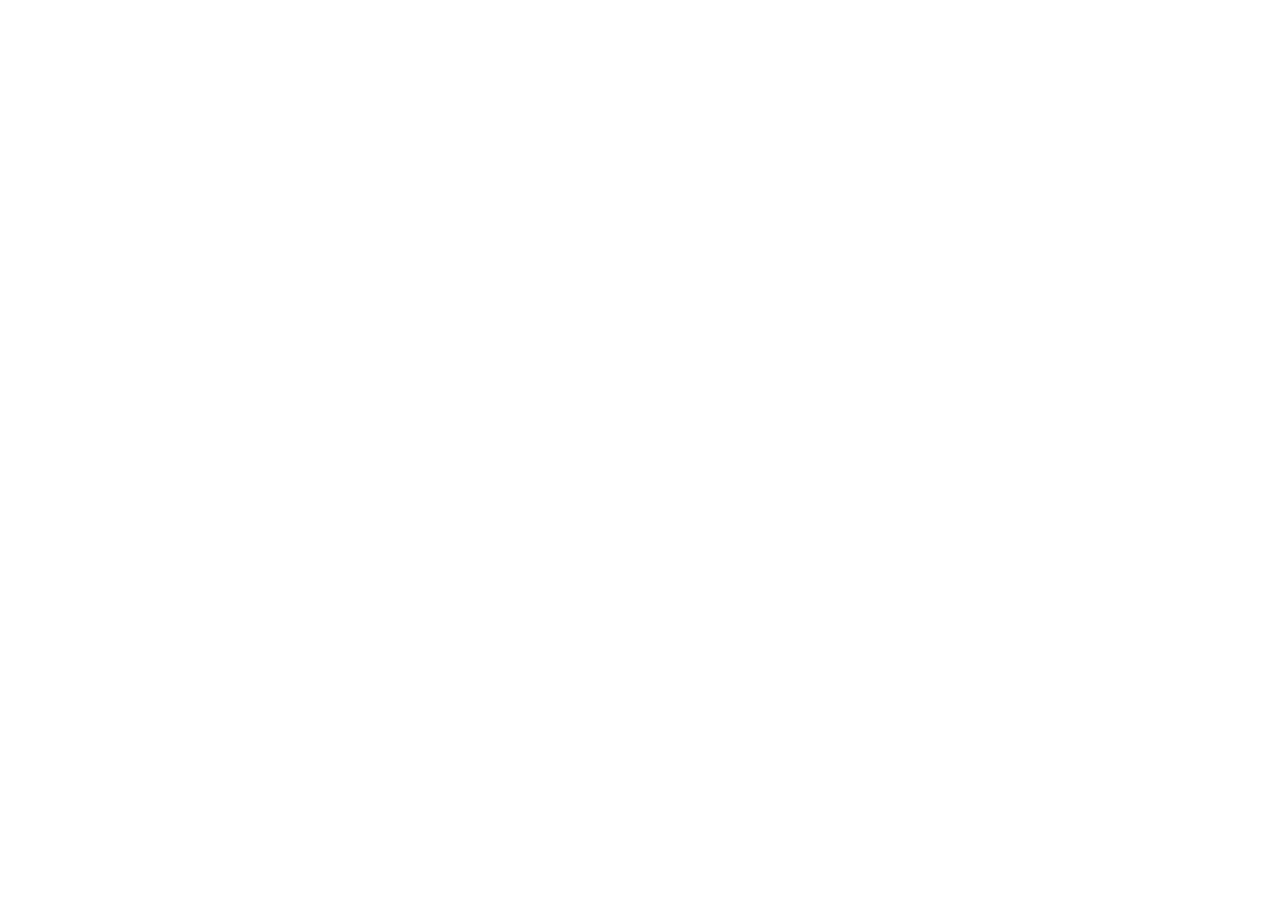
==== index.html @ ed27a76a "chore: initial commit" ====
<!DOCTYPE html>
<html lang="es">
<head>
    <meta charset="UTF-8">
    <meta name="viewport" content="width=device-width, initial-scale=1.0">
    <title>Proyecto</title>
    <link href="https://cdn.jsdelivr.net/npm/bootstrap@5.3.3/dist/css/bootstrap.min.css" rel="stylesheet">
    <link rel="stylesheet" href="css/styles.css">
</head>
<body>

    <script src="https://cdn.jsdelivr.net/npm/bootstrap@5.3.3/dist/js/bootstrap.bundle.min.js"></script>
</body>
</html>
---- css/styles.css ----
/* Estilos personalizados */
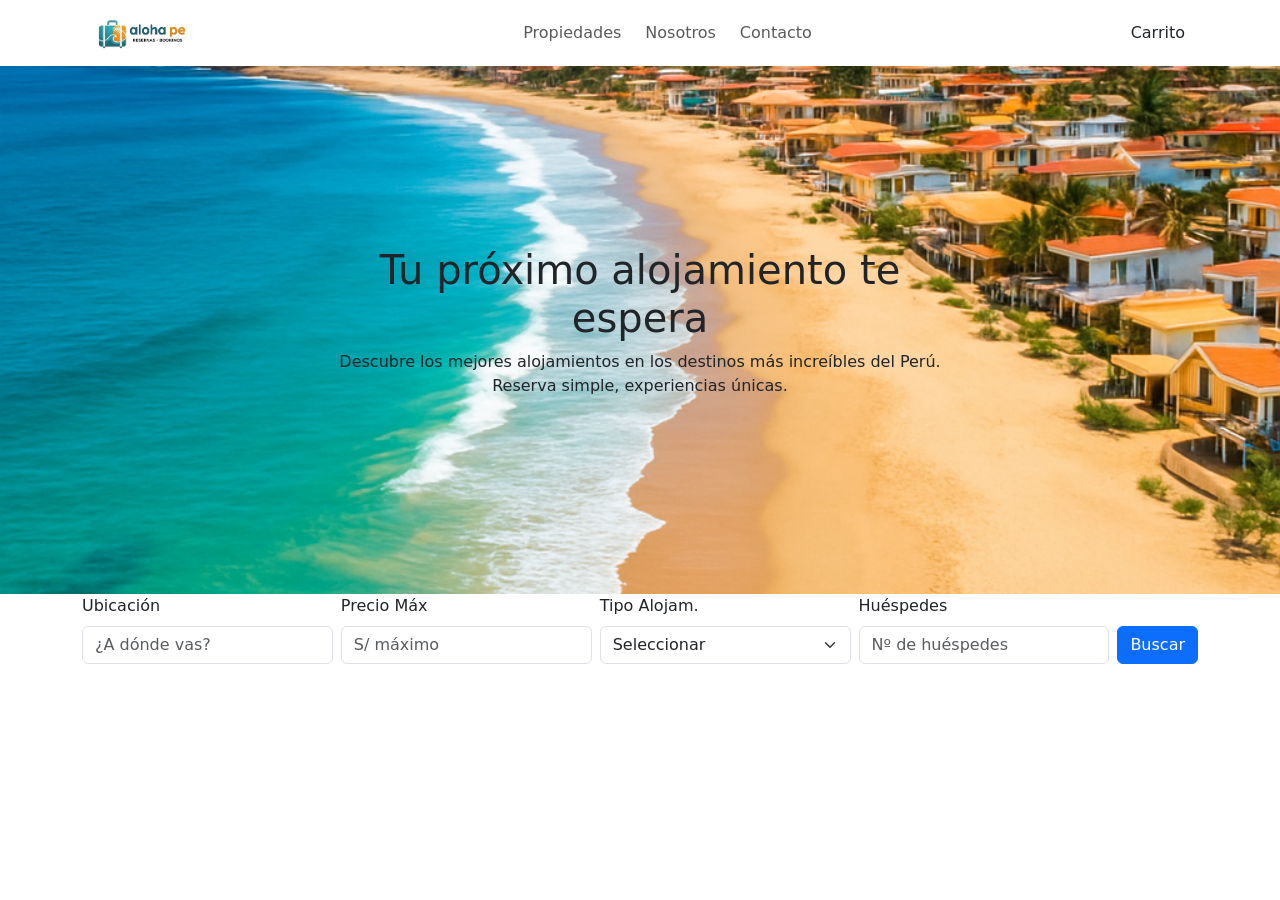
==== commit 7aae9dac: "chore: add header" ====
--- a/index.html
+++ b/index.html
@@ -9,6 +9,64 @@
 </head>
 <body>
 
-    <script src="https://cdn.jsdelivr.net/npm/bootstrap@5.3.3/dist/js/bootstrap.bundle.min.js"></script>
+    <header>
+        <nav class="navbar">
+            <div class="container">
+                <a class="navbar-brand" href="#">
+                    <img src="images/logo.png" alt="Aloha logo" height="40">
+                </a>
+                <ul class="navbar-nav flex-row gap-4">
+                    <li class="nav-item"><a class="nav-link" href="#propiedades">Propiedades</a></li>
+                    <li class="nav-item"><a class="nav-link" href="#nosotros">Nosotros</a></li>
+                    <li class="nav-item"><a class="nav-link" href="#contacto">Contacto</a></li>
+                </ul>
+                <button class="btn" type="button" aria-label="Carrito">
+                    <i class="bi bi-cart"></i> Carrito
+                </button>
+            </div>
+        </nav>
+
+        <section aria-label="Hero">
+            <div class="container-fluid p-0 position-relative">
+                <img src="images/hero-beach.png" alt="Playa paradisíaca" class="img-fluid w-100">
+                <div class="position-absolute top-50 start-50 translate-middle text-center">
+                    <h1>Tu próximo alojamiento te espera</h1>
+                    <p>Descubre los mejores alojamientos en los destinos más increíbles del Perú. Reserva simple, experiencias únicas.</p>
+                </div>
+            </div>
+        </section>
+
+        <section aria-label="Filtros de búsqueda">
+            <div class="container">
+                <form class="row g-2 align-items-end">
+                    <div class="col-12 col-md">
+                        <label for="ubicacion" class="form-label">Ubicación</label>
+                        <input type="text" class="form-control" id="ubicacion" placeholder="¿A dónde vas?">
+                    </div>
+                    <div class="col-12 col-md">
+                        <label for="precioMax" class="form-label">Precio Máx</label>
+                        <input type="number" class="form-control" id="precioMax" placeholder="S/ máximo">
+                    </div>
+                    <div class="col-12 col-md">
+                        <label for="tipoAlojam" class="form-label">Tipo Alojam.</label>
+                        <select class="form-select" id="tipoAlojam">
+                            <option value="" selected disabled>Seleccionar</option>
+                            <option value="casa">Casa</option>
+                            <option value="cabana">Cabaña</option>
+                            <option value="departamento">Departamento</option>
+                            <option value="hotel">Hotel</option>
+                        </select>
+                    </div>
+                    <div class="col-12 col-md">
+                        <label for="huespedes" class="form-label">Huéspedes</label>
+                        <input type="number" class="form-control" id="huespedes" placeholder="Nº de huéspedes" min="1">
+                    </div>
+                    <div class="col-12 col-md-auto">
+                        <button type="submit" class="btn btn-primary w-100">Buscar</button>
+                    </div>
+                </form>
+            </div>
+        </section>
+    </header>
 </body>
 </html>
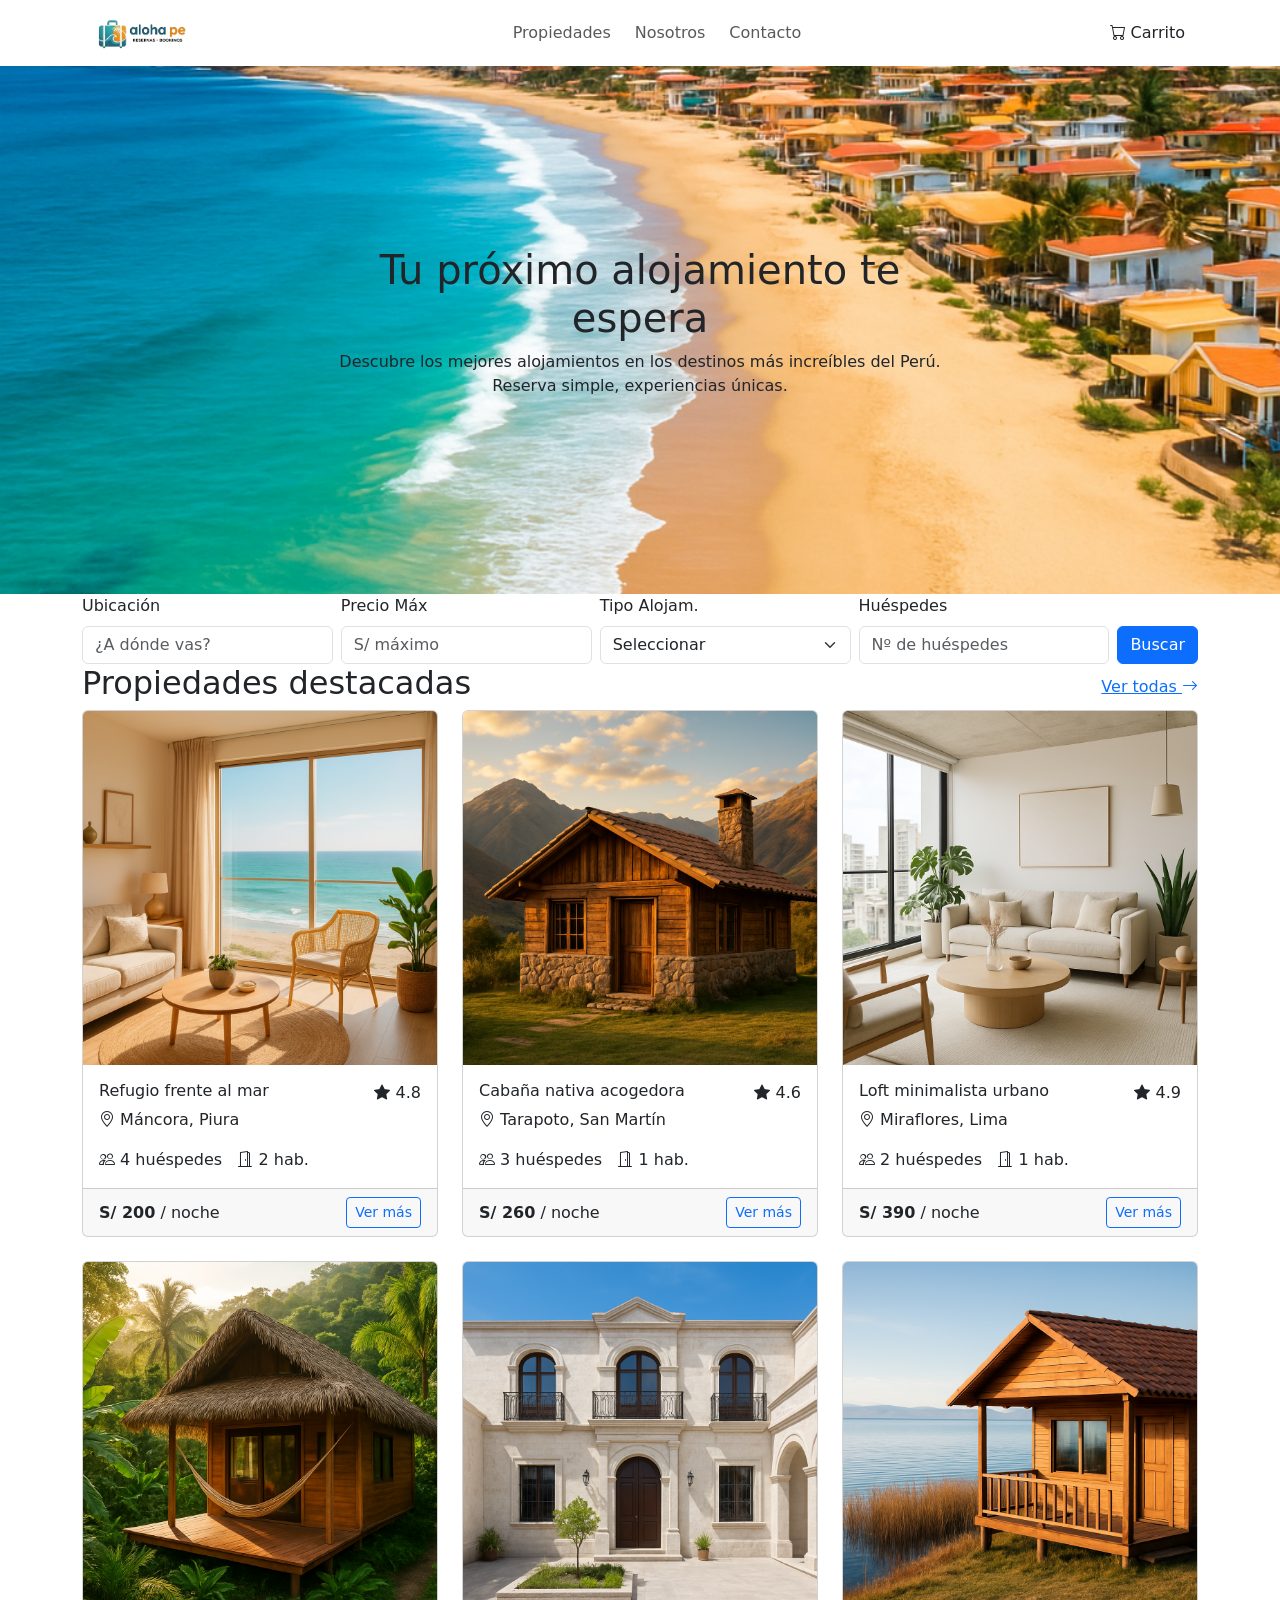
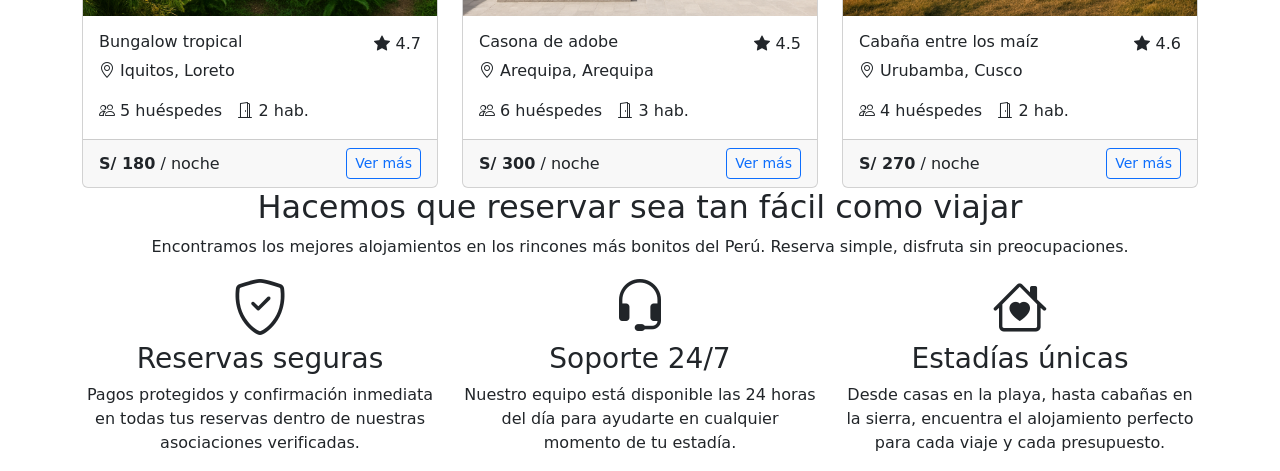
==== commit d7e9a633: "chore: add nosotros" ====
--- a/index.html
+++ b/index.html
@@ -3,8 +3,10 @@
 <head>
     <meta charset="UTF-8">
     <meta name="viewport" content="width=device-width, initial-scale=1.0">
-    <title>Proyecto</title>
+    <title>Aloha</title>
     <link href="https://cdn.jsdelivr.net/npm/bootstrap@5.3.3/dist/css/bootstrap.min.css" rel="stylesheet">
+    <link href="https://cdn.jsdelivr.net/npm/bootstrap-icons@1.11.3/font/bootstrap-icons.min.css" rel="stylesheet">
+    <link href="https://fonts.googleapis.com/css2?family=Roboto:wght@400;700&display=swap" rel="stylesheet">
     <link rel="stylesheet" href="css/styles.css">
 </head>
 <body>
@@ -68,5 +70,171 @@
             </div>
         </section>
     </header>
+
+    <main>
+        <section id="propiedades" aria-labelledby="propiedades-titulo">
+            <div class="container">
+                <div class="d-flex justify-content-between align-items-center">
+                    <h2 id="propiedades-titulo">Propiedades destacadas</h2>
+                    <a href="#">Ver todas <i class="bi bi-arrow-right"></i></a>
+                </div>
+                <div class="row g-4">
+
+                    <div class="col-12 col-md-6 col-lg-4">
+                        <article class="card h-100">
+                            <img src="images/property-1.png" class="card-img-top" alt="Refugio frente al mar">
+                            <div class="card-body">
+                                <div class="d-flex justify-content-between">
+                                    <h3 class="card-title h6">Refugio frente al mar</h3>
+                                    <span><i class="bi bi-star-fill"></i> 4.8</span>
+                                </div>
+                                <p class="card-text"><i class="bi bi-geo-alt"></i> Máncora, Piura</p>
+                                <p class="card-text">
+                                    <i class="bi bi-people"></i> 4 huéspedes &nbsp;
+                                    <i class="bi bi-door-open"></i> 2 hab.
+                                </p>
+                            </div>
+                            <div class="card-footer d-flex justify-content-between align-items-center">
+                                <span><strong>S/ 200</strong> / noche</span>
+                                <a href="#" class="btn btn-sm btn-outline-primary">Ver más</a>
+                            </div>
+                        </article>
+                    </div>
+
+                    <div class="col-12 col-md-6 col-lg-4">
+                        <article class="card h-100">
+                            <img src="images/property-2.png" class="card-img-top" alt="Cabaña nativa acogedora">
+                            <div class="card-body">
+                                <div class="d-flex justify-content-between">
+                                    <h3 class="card-title h6">Cabaña nativa acogedora</h3>
+                                    <span><i class="bi bi-star-fill"></i> 4.6</span>
+                                </div>
+                                <p class="card-text"><i class="bi bi-geo-alt"></i> Tarapoto, San Martín</p>
+                                <p class="card-text">
+                                    <i class="bi bi-people"></i> 3 huéspedes &nbsp;
+                                    <i class="bi bi-door-open"></i> 1 hab.
+                                </p>
+                            </div>
+                            <div class="card-footer d-flex justify-content-between align-items-center">
+                                <span><strong>S/ 260</strong> / noche</span>
+                                <a href="#" class="btn btn-sm btn-outline-primary">Ver más</a>
+                            </div>
+                        </article>
+                    </div>
+
+                    <div class="col-12 col-md-6 col-lg-4">
+                        <article class="card h-100">
+                            <img src="images/property-3.png" class="card-img-top" alt="Loft minimalista urbano">
+                            <div class="card-body">
+                                <div class="d-flex justify-content-between">
+                                    <h3 class="card-title h6">Loft minimalista urbano</h3>
+                                    <span><i class="bi bi-star-fill"></i> 4.9</span>
+                                </div>
+                                <p class="card-text"><i class="bi bi-geo-alt"></i> Miraflores, Lima</p>
+                                <p class="card-text">
+                                    <i class="bi bi-people"></i> 2 huéspedes &nbsp;
+                                    <i class="bi bi-door-open"></i> 1 hab.
+                                </p>
+                            </div>
+                            <div class="card-footer d-flex justify-content-between align-items-center">
+                                <span><strong>S/ 390</strong> / noche</span>
+                                <a href="#" class="btn btn-sm btn-outline-primary">Ver más</a>
+                            </div>
+                        </article>
+                    </div>
+
+                    <div class="col-12 col-md-6 col-lg-4">
+                        <article class="card h-100">
+                            <img src="images/property-4.png" class="card-img-top" alt="Bungalow tropical">
+                            <div class="card-body">
+                                <div class="d-flex justify-content-between">
+                                    <h3 class="card-title h6">Bungalow tropical</h3>
+                                    <span><i class="bi bi-star-fill"></i> 4.7</span>
+                                </div>
+                                <p class="card-text"><i class="bi bi-geo-alt"></i> Iquitos, Loreto</p>
+                                <p class="card-text">
+                                    <i class="bi bi-people"></i> 5 huéspedes &nbsp;
+                                    <i class="bi bi-door-open"></i> 2 hab.
+                                </p>
+                            </div>
+                            <div class="card-footer d-flex justify-content-between align-items-center">
+                                <span><strong>S/ 180</strong> / noche</span>
+                                <a href="#" class="btn btn-sm btn-outline-primary">Ver más</a>
+                            </div>
+                        </article>
+                    </div>
+
+                    <div class="col-12 col-md-6 col-lg-4">
+                        <article class="card h-100">
+                            <img src="images/property-5.png" class="card-img-top" alt="Casona de adobe">
+                            <div class="card-body">
+                                <div class="d-flex justify-content-between">
+                                    <h3 class="card-title h6">Casona de adobe</h3>
+                                    <span><i class="bi bi-star-fill"></i> 4.5</span>
+                                </div>
+                                <p class="card-text"><i class="bi bi-geo-alt"></i> Arequipa, Arequipa</p>
+                                <p class="card-text">
+                                    <i class="bi bi-people"></i> 6 huéspedes &nbsp;
+                                    <i class="bi bi-door-open"></i> 3 hab.
+                                </p>
+                            </div>
+                            <div class="card-footer d-flex justify-content-between align-items-center">
+                                <span><strong>S/ 300</strong> / noche</span>
+                                <a href="#" class="btn btn-sm btn-outline-primary">Ver más</a>
+                            </div>
+                        </article>
+                    </div>
+
+                    <div class="col-12 col-md-6 col-lg-4">
+                        <article class="card h-100">
+                            <img src="images/property-6.png" class="card-img-top" alt="Cabaña entre los maíz">
+                            <div class="card-body">
+                                <div class="d-flex justify-content-between">
+                                    <h3 class="card-title h6">Cabaña entre los maíz</h3>
+                                    <span><i class="bi bi-star-fill"></i> 4.6</span>
+                                </div>
+                                <p class="card-text"><i class="bi bi-geo-alt"></i> Urubamba, Cusco</p>
+                                <p class="card-text">
+                                    <i class="bi bi-people"></i> 4 huéspedes &nbsp;
+                                    <i class="bi bi-door-open"></i> 2 hab.
+                                </p>
+                            </div>
+                            <div class="card-footer d-flex justify-content-between align-items-center">
+                                <span><strong>S/ 270</strong> / noche</span>
+                                <a href="#" class="btn btn-sm btn-outline-primary">Ver más</a>
+                            </div>
+                        </article>
+                    </div>
+
+                </div>
+            </div>
+        </section>
+
+        <section id="nosotros" aria-labelledby="nosotros-titulo">
+            <div class="container">
+                <div class="text-center">
+                    <h2 id="nosotros-titulo">Hacemos que reservar sea tan fácil como viajar</h2>
+                    <p>Encontramos los mejores alojamientos en los rincones más bonitos del Perú. Reserva simple, disfruta sin preocupaciones.</p>
+                </div>
+                <div class="row g-4 text-center">
+                    <div class="col-12 col-md-4">
+                        <i class="bi bi-shield-check display-4"></i>
+                        <h3>Reservas seguras</h3>
+                        <p>Pagos protegidos y confirmación inmediata en todas tus reservas dentro de nuestras asociaciones verificadas.</p>
+                    </div>
+                    <div class="col-12 col-md-4">
+                        <i class="bi bi-headset display-4"></i>
+                        <h3>Soporte 24/7</h3>
+                        <p>Nuestro equipo está disponible las 24 horas del día para ayudarte en cualquier momento de tu estadía.</p>
+                    </div>
+                    <div class="col-12 col-md-4">
+                        <i class="bi bi-house-heart display-4"></i>
+                        <h3>Estadías únicas</h3>
+                        <p>Desde casas en la playa, hasta cabañas en la sierra, encuentra el alojamiento perfecto para cada viaje y cada presupuesto.</p>
+                    </div>
+                </div>
+            </div>
+        </section>
+    </main>
 </body>
 </html>
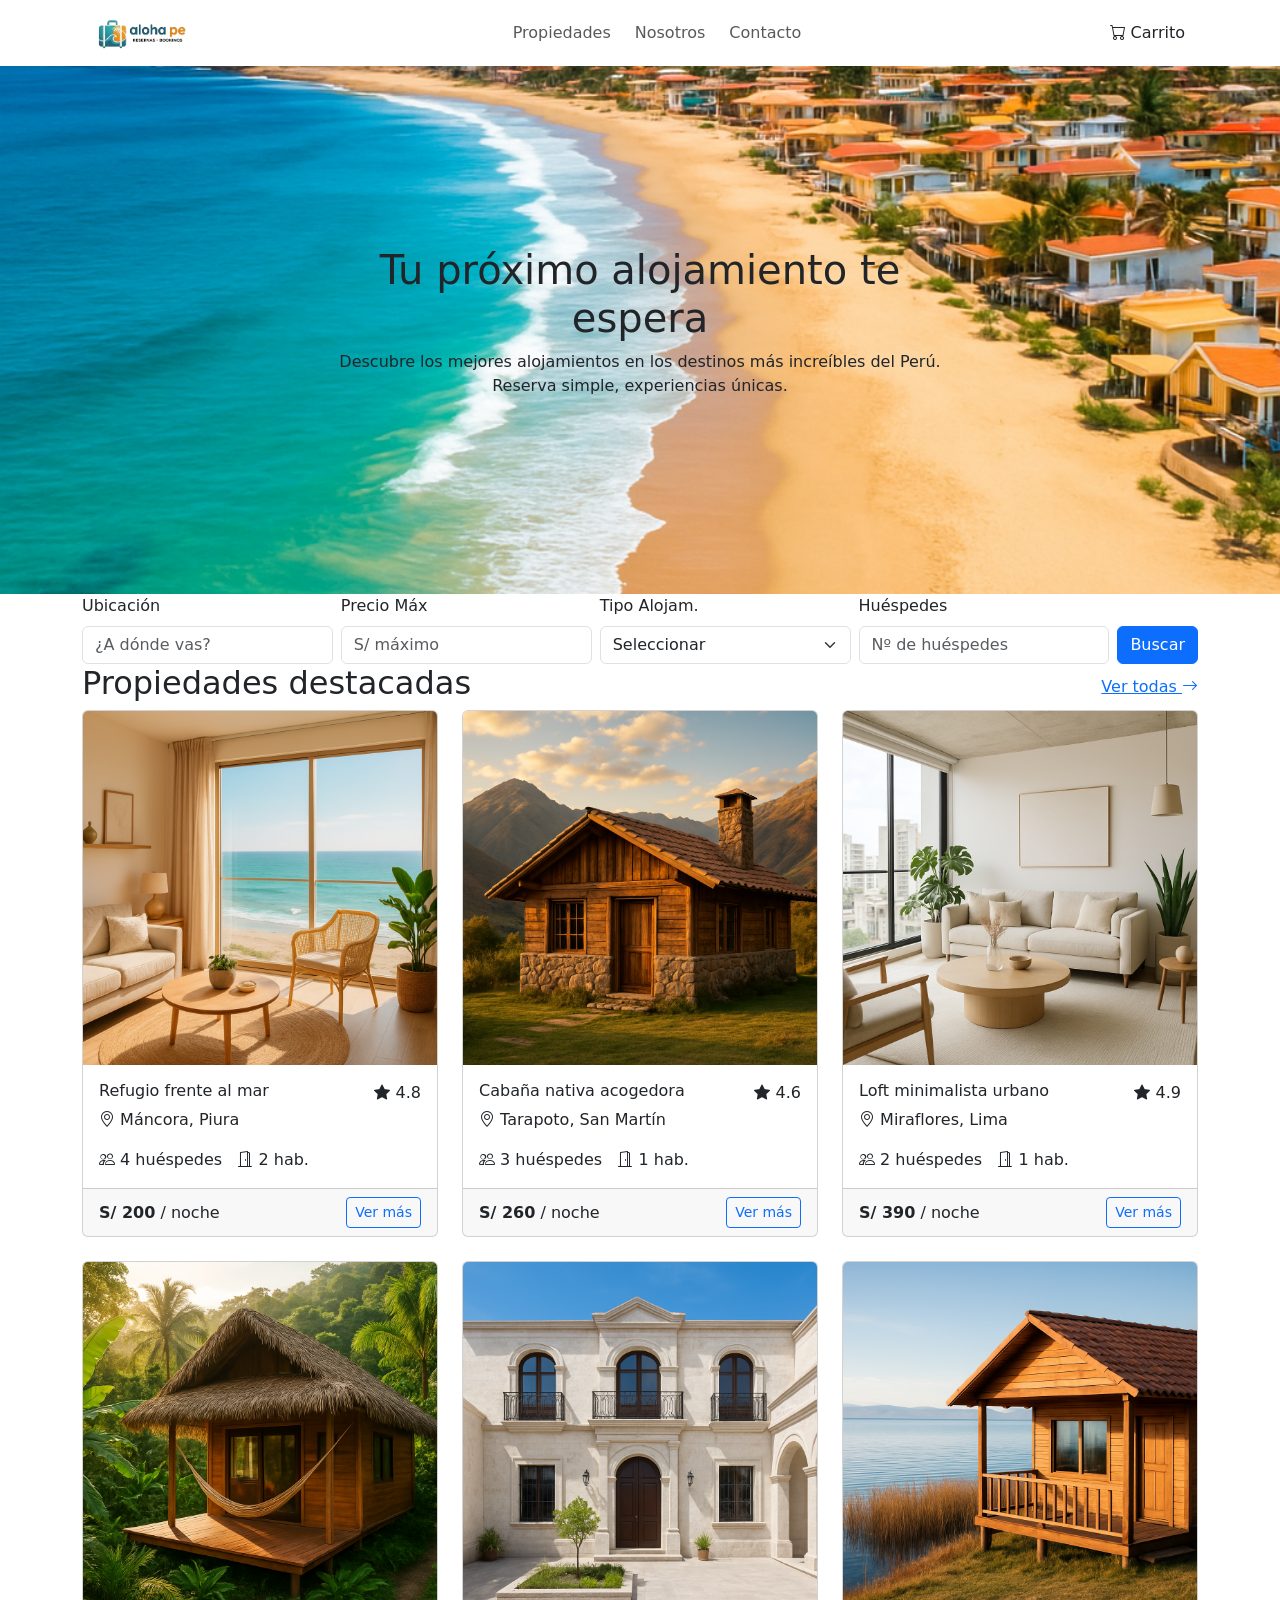
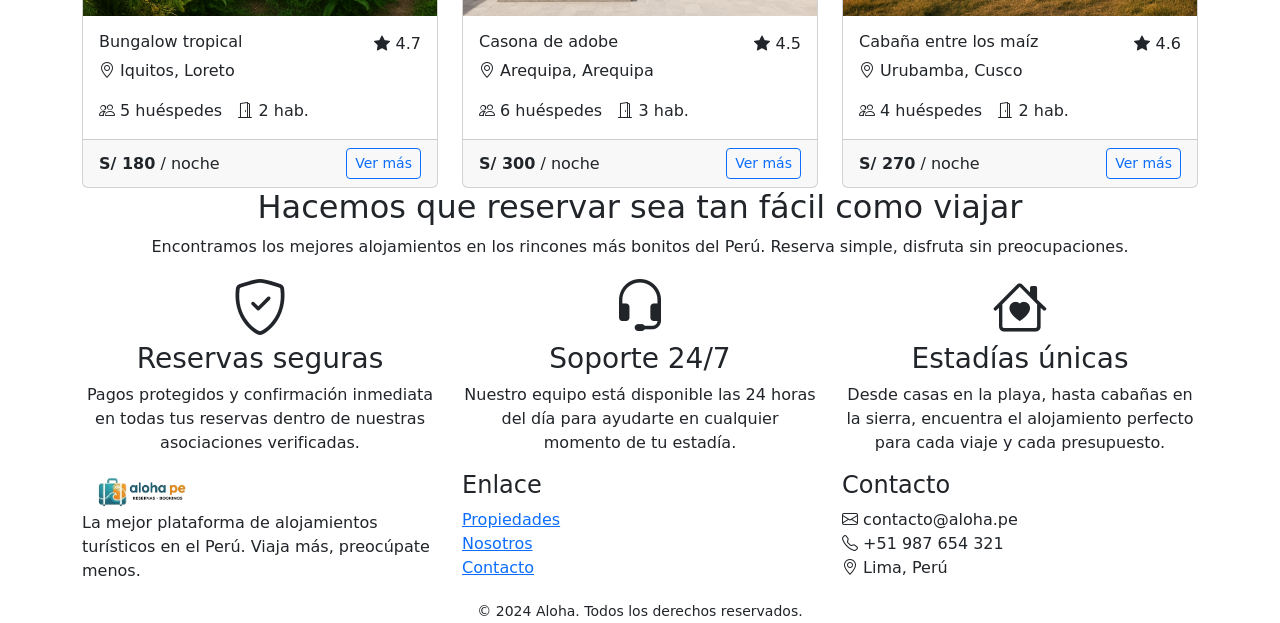
==== commit f3b246f8: "chore: add footer" ====
--- a/index.html
+++ b/index.html
@@ -236,5 +236,36 @@
             </div>
         </section>
     </main>
+
+    <footer id="contacto">
+        <div class="container">
+            <div class="row g-4">
+                <div class="col-12 col-md-4">
+                    <img src="images/logo.png" alt="Aloha logo" height="40">
+                    <p>La mejor plataforma de alojamientos turísticos en el Perú. Viaja más, preocúpate menos.</p>
+                </div>
+                <div class="col-12 col-md-4">
+                    <h4>Enlace</h4>
+                    <ul class="list-unstyled">
+                        <li><a href="#propiedades">Propiedades</a></li>
+                        <li><a href="#nosotros">Nosotros</a></li>
+                        <li><a href="#contacto">Contacto</a></li>
+                    </ul>
+                </div>
+                <div class="col-12 col-md-4">
+                    <h4>Contacto</h4>
+                    <ul class="list-unstyled">
+                        <li><i class="bi bi-envelope"></i> contacto@aloha.pe</li>
+                        <li><i class="bi bi-telephone"></i> +51 987 654 321</li>
+                        <li><i class="bi bi-geo-alt"></i> Lima, Perú</li>
+                    </ul>
+                </div>
+            </div>
+            <div class="text-center">
+                <small>© 2024 Aloha. Todos los derechos reservados.</small>
+            </div>
+        </div>
+    </footer>
+
 </body>
 </html>
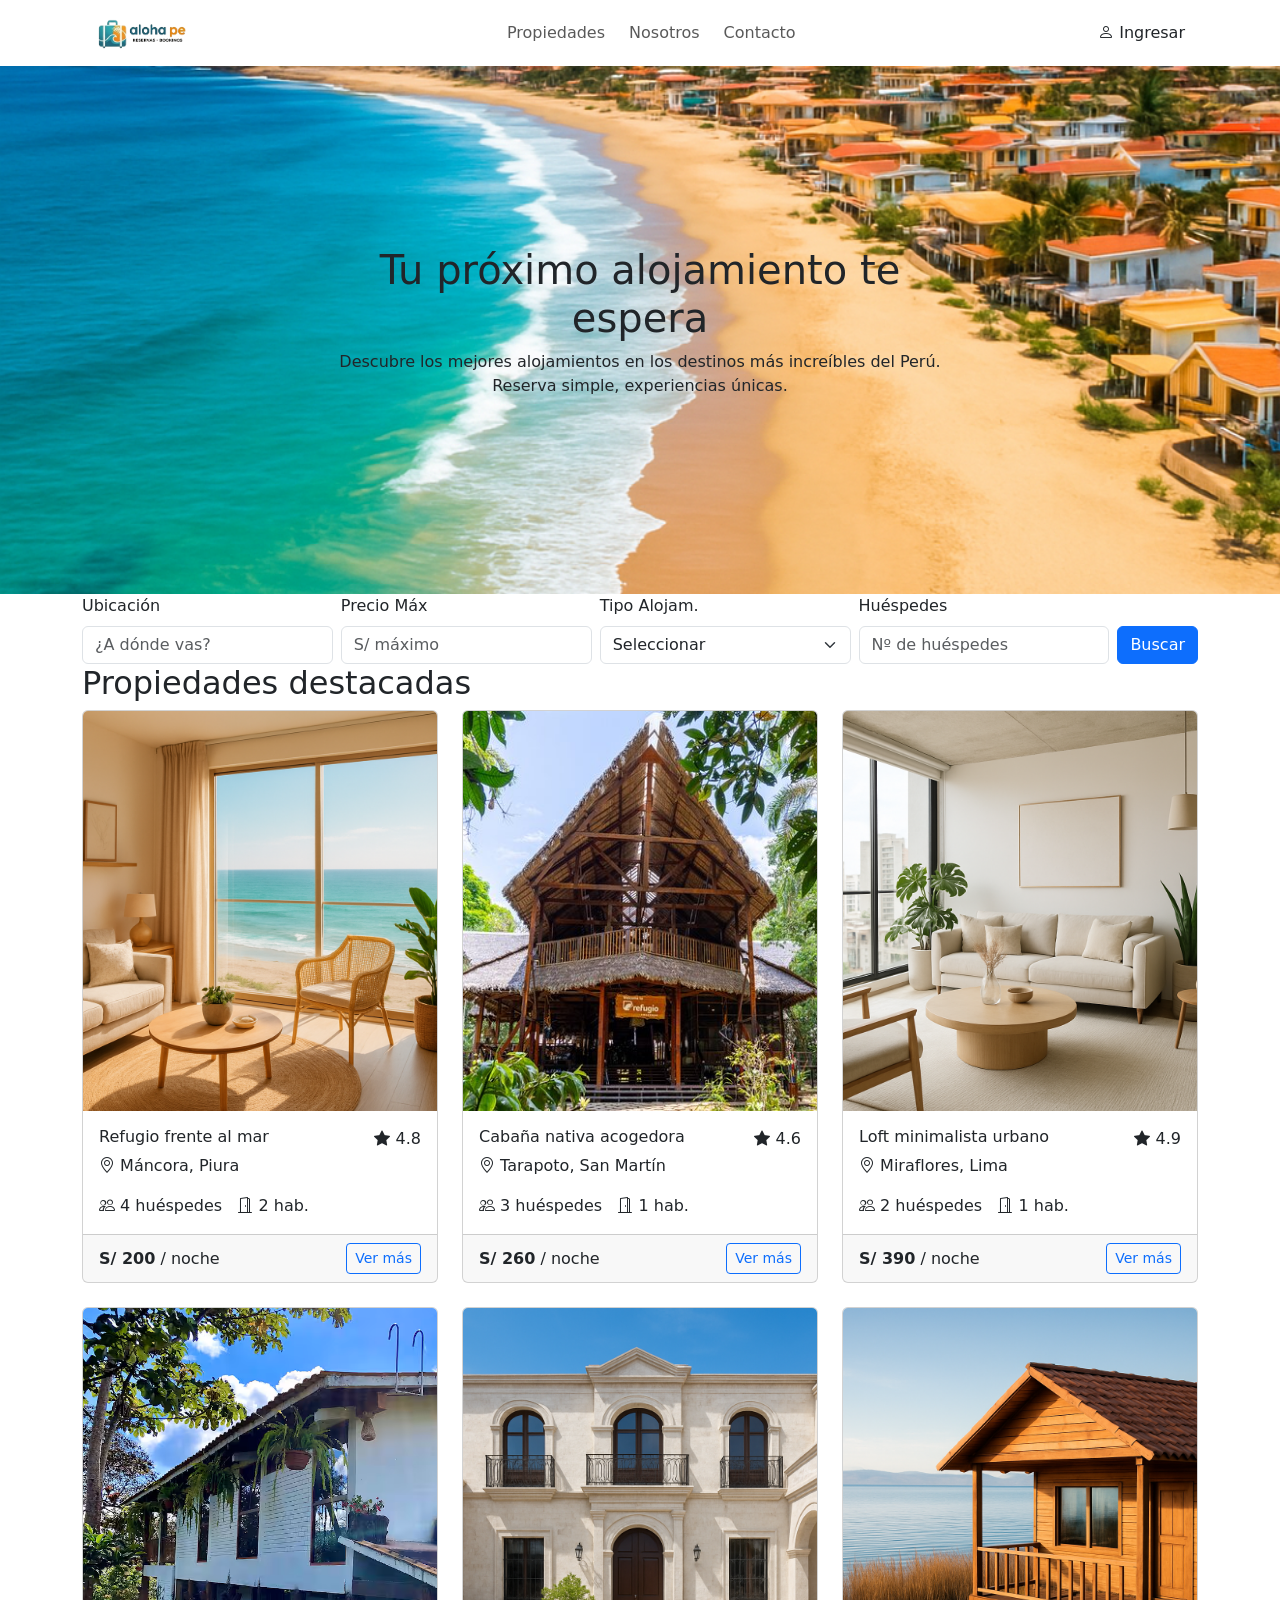
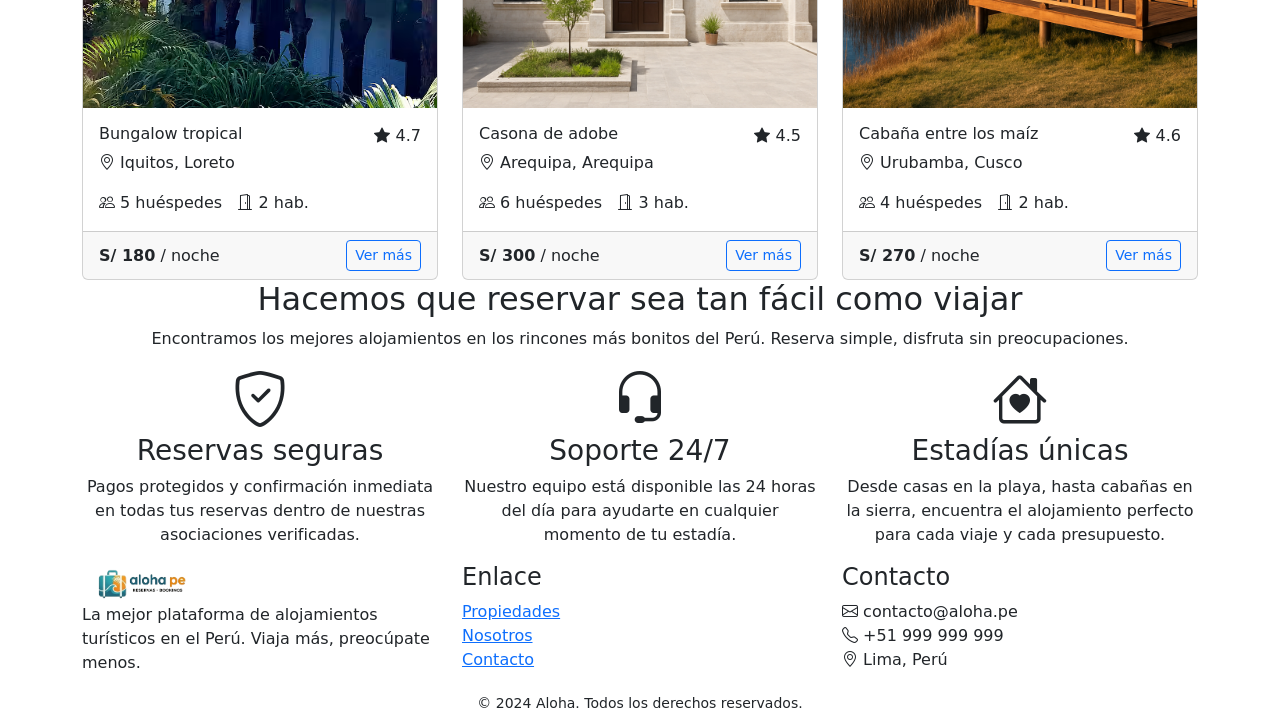
==== commit e3a0f062: "chore: improve images sizing" ====
--- a/index.html
+++ b/index.html
@@ -22,13 +22,13 @@
                     <li class="nav-item"><a class="nav-link" href="#nosotros">Nosotros</a></li>
                     <li class="nav-item"><a class="nav-link" href="#contacto">Contacto</a></li>
                 </ul>
-                <button class="btn" type="button" aria-label="Carrito">
-                    <i class="bi bi-cart"></i> Carrito
-                </button>
+                <a href="pages/inicio-sesion.html" class="btn">
+                    <i class="bi bi-person"></i> Ingresar
+                </a>
             </div>
         </nav>
 
-        <section aria-label="Hero">
+        <section>
             <div class="container-fluid p-0 position-relative">
                 <img src="images/hero-beach.png" alt="Playa paradisíaca" class="img-fluid w-100">
                 <div class="position-absolute top-50 start-50 translate-middle text-center">
@@ -38,7 +38,7 @@
             </div>
         </section>
 
-        <section aria-label="Filtros de búsqueda">
+        <section>
             <div class="container">
                 <form class="row g-2 align-items-end">
                     <div class="col-12 col-md">
@@ -72,148 +72,147 @@
     </header>
 
     <main>
-        <section id="propiedades" aria-labelledby="propiedades-titulo">
-            <div class="container">
-                <div class="d-flex justify-content-between align-items-center">
-                    <h2 id="propiedades-titulo">Propiedades destacadas</h2>
-                    <a href="#">Ver todas <i class="bi bi-arrow-right"></i></a>
-                </div>
-                <div class="row g-4">
-
-                    <div class="col-12 col-md-6 col-lg-4">
-                        <article class="card h-100">
-                            <img src="images/property-1.png" class="card-img-top" alt="Refugio frente al mar">
-                            <div class="card-body">
-                                <div class="d-flex justify-content-between">
-                                    <h3 class="card-title h6">Refugio frente al mar</h3>
-                                    <span><i class="bi bi-star-fill"></i> 4.8</span>
-                                </div>
-                                <p class="card-text"><i class="bi bi-geo-alt"></i> Máncora, Piura</p>
-                                <p class="card-text">
-                                    <i class="bi bi-people"></i> 4 huéspedes &nbsp;
-                                    <i class="bi bi-door-open"></i> 2 hab.
-                                </p>
-                            </div>
-                            <div class="card-footer d-flex justify-content-between align-items-center">
-                                <span><strong>S/ 200</strong> / noche</span>
-                                <a href="#" class="btn btn-sm btn-outline-primary">Ver más</a>
-                            </div>
-                        </article>
-                    </div>
-
-                    <div class="col-12 col-md-6 col-lg-4">
-                        <article class="card h-100">
-                            <img src="images/property-2.png" class="card-img-top" alt="Cabaña nativa acogedora">
-                            <div class="card-body">
-                                <div class="d-flex justify-content-between">
-                                    <h3 class="card-title h6">Cabaña nativa acogedora</h3>
-                                    <span><i class="bi bi-star-fill"></i> 4.6</span>
-                                </div>
-                                <p class="card-text"><i class="bi bi-geo-alt"></i> Tarapoto, San Martín</p>
-                                <p class="card-text">
-                                    <i class="bi bi-people"></i> 3 huéspedes &nbsp;
-                                    <i class="bi bi-door-open"></i> 1 hab.
-                                </p>
-                            </div>
-                            <div class="card-footer d-flex justify-content-between align-items-center">
-                                <span><strong>S/ 260</strong> / noche</span>
-                                <a href="#" class="btn btn-sm btn-outline-primary">Ver más</a>
-                            </div>
-                        </article>
-                    </div>
-
-                    <div class="col-12 col-md-6 col-lg-4">
-                        <article class="card h-100">
-                            <img src="images/property-3.png" class="card-img-top" alt="Loft minimalista urbano">
-                            <div class="card-body">
-                                <div class="d-flex justify-content-between">
-                                    <h3 class="card-title h6">Loft minimalista urbano</h3>
-                                    <span><i class="bi bi-star-fill"></i> 4.9</span>
-                                </div>
-                                <p class="card-text"><i class="bi bi-geo-alt"></i> Miraflores, Lima</p>
-                                <p class="card-text">
-                                    <i class="bi bi-people"></i> 2 huéspedes &nbsp;
-                                    <i class="bi bi-door-open"></i> 1 hab.
-                                </p>
-                            </div>
-                            <div class="card-footer d-flex justify-content-between align-items-center">
-                                <span><strong>S/ 390</strong> / noche</span>
-                                <a href="#" class="btn btn-sm btn-outline-primary">Ver más</a>
-                            </div>
-                        </article>
-                    </div>
-
-                    <div class="col-12 col-md-6 col-lg-4">
-                        <article class="card h-100">
-                            <img src="images/property-4.png" class="card-img-top" alt="Bungalow tropical">
-                            <div class="card-body">
-                                <div class="d-flex justify-content-between">
-                                    <h3 class="card-title h6">Bungalow tropical</h3>
-                                    <span><i class="bi bi-star-fill"></i> 4.7</span>
-                                </div>
-                                <p class="card-text"><i class="bi bi-geo-alt"></i> Iquitos, Loreto</p>
-                                <p class="card-text">
-                                    <i class="bi bi-people"></i> 5 huéspedes &nbsp;
-                                    <i class="bi bi-door-open"></i> 2 hab.
-                                </p>
-                            </div>
-                            <div class="card-footer d-flex justify-content-between align-items-center">
-                                <span><strong>S/ 180</strong> / noche</span>
-                                <a href="#" class="btn btn-sm btn-outline-primary">Ver más</a>
-                            </div>
-                        </article>
-                    </div>
-
-                    <div class="col-12 col-md-6 col-lg-4">
-                        <article class="card h-100">
-                            <img src="images/property-5.png" class="card-img-top" alt="Casona de adobe">
-                            <div class="card-body">
-                                <div class="d-flex justify-content-between">
-                                    <h3 class="card-title h6">Casona de adobe</h3>
-                                    <span><i class="bi bi-star-fill"></i> 4.5</span>
-                                </div>
-                                <p class="card-text"><i class="bi bi-geo-alt"></i> Arequipa, Arequipa</p>
-                                <p class="card-text">
-                                    <i class="bi bi-people"></i> 6 huéspedes &nbsp;
-                                    <i class="bi bi-door-open"></i> 3 hab.
-                                </p>
-                            </div>
-                            <div class="card-footer d-flex justify-content-between align-items-center">
-                                <span><strong>S/ 300</strong> / noche</span>
-                                <a href="#" class="btn btn-sm btn-outline-primary">Ver más</a>
-                            </div>
-                        </article>
-                    </div>
-
-                    <div class="col-12 col-md-6 col-lg-4">
-                        <article class="card h-100">
-                            <img src="images/property-6.png" class="card-img-top" alt="Cabaña entre los maíz">
-                            <div class="card-body">
-                                <div class="d-flex justify-content-between">
-                                    <h3 class="card-title h6">Cabaña entre los maíz</h3>
-                                    <span><i class="bi bi-star-fill"></i> 4.6</span>
-                                </div>
-                                <p class="card-text"><i class="bi bi-geo-alt"></i> Urubamba, Cusco</p>
-                                <p class="card-text">
-                                    <i class="bi bi-people"></i> 4 huéspedes &nbsp;
-                                    <i class="bi bi-door-open"></i> 2 hab.
-                                </p>
-                            </div>
-                            <div class="card-footer d-flex justify-content-between align-items-center">
-                                <span><strong>S/ 270</strong> / noche</span>
-                                <a href="#" class="btn btn-sm btn-outline-primary">Ver más</a>
-                            </div>
-                        </article>
-                    </div>
-
-                </div>
-            </div>
-        </section>
-
-        <section id="nosotros" aria-labelledby="nosotros-titulo">
+    <section id="propiedades">
+        <div class="container">
+            <div class="d-flex justify-content-between align-items-center">
+                <h2>Propiedades destacadas</h2>
+            </div>
+            <div class="row g-4">
+
+                <div class="col-12 col-md-6 col-lg-4">
+                    <article class="card h-100">
+                        <img src="images/property-1.png" class="card-img-top" alt="Refugio frente al mar">
+                        <div class="card-body">
+                            <div class="d-flex justify-content-between">
+                                <h3 class="card-title h6">Refugio frente al mar</h3>
+                                <span><i class="bi bi-star-fill"></i> 4.8</span>
+                            </div>
+                            <p class="card-text"><i class="bi bi-geo-alt"></i> Máncora, Piura</p>
+                            <p class="card-text">
+                                <i class="bi bi-people"></i> 4 huéspedes &nbsp;
+                                <i class="bi bi-door-open"></i> 2 hab.
+                            </p>
+                        </div>
+                        <div class="card-footer d-flex justify-content-between align-items-center">
+                            <span><strong>S/ 200</strong> / noche</span>
+                            <a href="pages/detail.html" class="btn btn-sm btn-outline-primary">Ver más</a>
+                        </div>
+                    </article>
+                </div>
+
+                <div class="col-12 col-md-6 col-lg-4">
+                    <article class="card h-100">
+                        <img src="images/property-2.jpg" class="card-img-top" alt="Cabaña nativa acogedora">
+                        <div class="card-body">
+                            <div class="d-flex justify-content-between">
+                                <h3 class="card-title h6">Cabaña nativa acogedora</h3>
+                                <span><i class="bi bi-star-fill"></i> 4.6</span>
+                            </div>
+                            <p class="card-text"><i class="bi bi-geo-alt"></i> Tarapoto, San Martín</p>
+                            <p class="card-text">
+                                <i class="bi bi-people"></i> 3 huéspedes &nbsp;
+                                <i class="bi bi-door-open"></i> 1 hab.
+                            </p>
+                        </div>
+                        <div class="card-footer d-flex justify-content-between align-items-center">
+                            <span><strong>S/ 260</strong> / noche</span>
+                            <a href="pages/detail.html" class="btn btn-sm btn-outline-primary">Ver más</a>
+                        </div>
+                    </article>
+                </div>
+
+                <div class="col-12 col-md-6 col-lg-4">
+                    <article class="card h-100">
+                        <img src="images/property-3.png" class="card-img-top" alt="Loft minimalista urbano">
+                        <div class="card-body">
+                            <div class="d-flex justify-content-between">
+                                <h3 class="card-title h6">Loft minimalista urbano</h3>
+                                <span><i class="bi bi-star-fill"></i> 4.9</span>
+                            </div>
+                            <p class="card-text"><i class="bi bi-geo-alt"></i> Miraflores, Lima</p>
+                            <p class="card-text">
+                                <i class="bi bi-people"></i> 2 huéspedes &nbsp;
+                                <i class="bi bi-door-open"></i> 1 hab.
+                            </p>
+                        </div>
+                        <div class="card-footer d-flex justify-content-between align-items-center">
+                            <span><strong>S/ 390</strong> / noche</span>
+                            <a href="pages/detail.html" class="btn btn-sm btn-outline-primary">Ver más</a>
+                        </div>
+                    </article>
+                </div>
+
+                <div class="col-12 col-md-6 col-lg-4">
+                    <article class="card h-100">
+                        <img src="images/property-4.png" class="card-img-top" alt="Bungalow tropical">
+                        <div class="card-body">
+                            <div class="d-flex justify-content-between">
+                                <h3 class="card-title h6">Bungalow tropical</h3>
+                                <span><i class="bi bi-star-fill"></i> 4.7</span>
+                            </div>
+                            <p class="card-text"><i class="bi bi-geo-alt"></i> Iquitos, Loreto</p>
+                            <p class="card-text">
+                                <i class="bi bi-people"></i> 5 huéspedes &nbsp;
+                                <i class="bi bi-door-open"></i> 2 hab.
+                            </p>
+                        </div>
+                        <div class="card-footer d-flex justify-content-between align-items-center">
+                            <span><strong>S/ 180</strong> / noche</span>
+                            <a href="pages/detail.html" class="btn btn-sm btn-outline-primary">Ver más</a>
+                        </div>
+                    </article>
+                </div>
+
+                <div class="col-12 col-md-6 col-lg-4">
+                    <article class="card h-100">
+                        <img src="images/property-5.png" class="card-img-top" alt="Casona de adobe">
+                        <div class="card-body">
+                            <div class="d-flex justify-content-between">
+                                <h3 class="card-title h6">Casona de adobe</h3>
+                                <span><i class="bi bi-star-fill"></i> 4.5</span>
+                            </div>
+                            <p class="card-text"><i class="bi bi-geo-alt"></i> Arequipa, Arequipa</p>
+                            <p class="card-text">
+                                <i class="bi bi-people"></i> 6 huéspedes &nbsp;
+                                <i class="bi bi-door-open"></i> 3 hab.
+                            </p>
+                        </div>
+                        <div class="card-footer d-flex justify-content-between align-items-center">
+                            <span><strong>S/ 300</strong> / noche</span>
+                            <a href="pages/detail.html" class="btn btn-sm btn-outline-primary">Ver más</a>
+                        </div>
+                    </article>
+                </div>
+
+                <div class="col-12 col-md-6 col-lg-4">
+                    <article class="card h-100">
+                        <img src="images/property-6.png" class="card-img-top" alt="Cabaña entre los maíz">
+                        <div class="card-body">
+                            <div class="d-flex justify-content-between">
+                                <h3 class="card-title h6">Cabaña entre los maíz</h3>
+                                <span><i class="bi bi-star-fill"></i> 4.6</span>
+                            </div>
+                            <p class="card-text"><i class="bi bi-geo-alt"></i> Urubamba, Cusco</p>
+                            <p class="card-text">
+                                <i class="bi bi-people"></i> 4 huéspedes &nbsp;
+                                <i class="bi bi-door-open"></i> 2 hab.
+                            </p>
+                        </div>
+                        <div class="card-footer d-flex justify-content-between align-items-center">
+                            <span><strong>S/ 270</strong> / noche</span>
+                            <a href="pages/detail.html" class="btn btn-sm btn-outline-primary">Ver más</a>
+                        </div>
+                    </article>
+                </div>
+
+            </div>
+        </div>
+    </section>
+
+        <section id="nosotros">
             <div class="container">
                 <div class="text-center">
-                    <h2 id="nosotros-titulo">Hacemos que reservar sea tan fácil como viajar</h2>
+                    <h2>Hacemos que reservar sea tan fácil como viajar</h2>
                     <p>Encontramos los mejores alojamientos en los rincones más bonitos del Perú. Reserva simple, disfruta sin preocupaciones.</p>
                 </div>
                 <div class="row g-4 text-center">
@@ -256,7 +255,7 @@
                     <h4>Contacto</h4>
                     <ul class="list-unstyled">
                         <li><i class="bi bi-envelope"></i> contacto@aloha.pe</li>
-                        <li><i class="bi bi-telephone"></i> +51 987 654 321</li>
+                        <li><i class="bi bi-telephone"></i> +51 999 999 999</li>
                         <li><i class="bi bi-geo-alt"></i> Lima, Perú</li>
                     </ul>
                 </div>
--- a/css/styles.css
+++ b/css/styles.css
@@ -1 +1,5 @@
-/* Estilos personalizados */
+
+.card-img-top {
+    height: 400px;
+    object-fit: cover;
+}
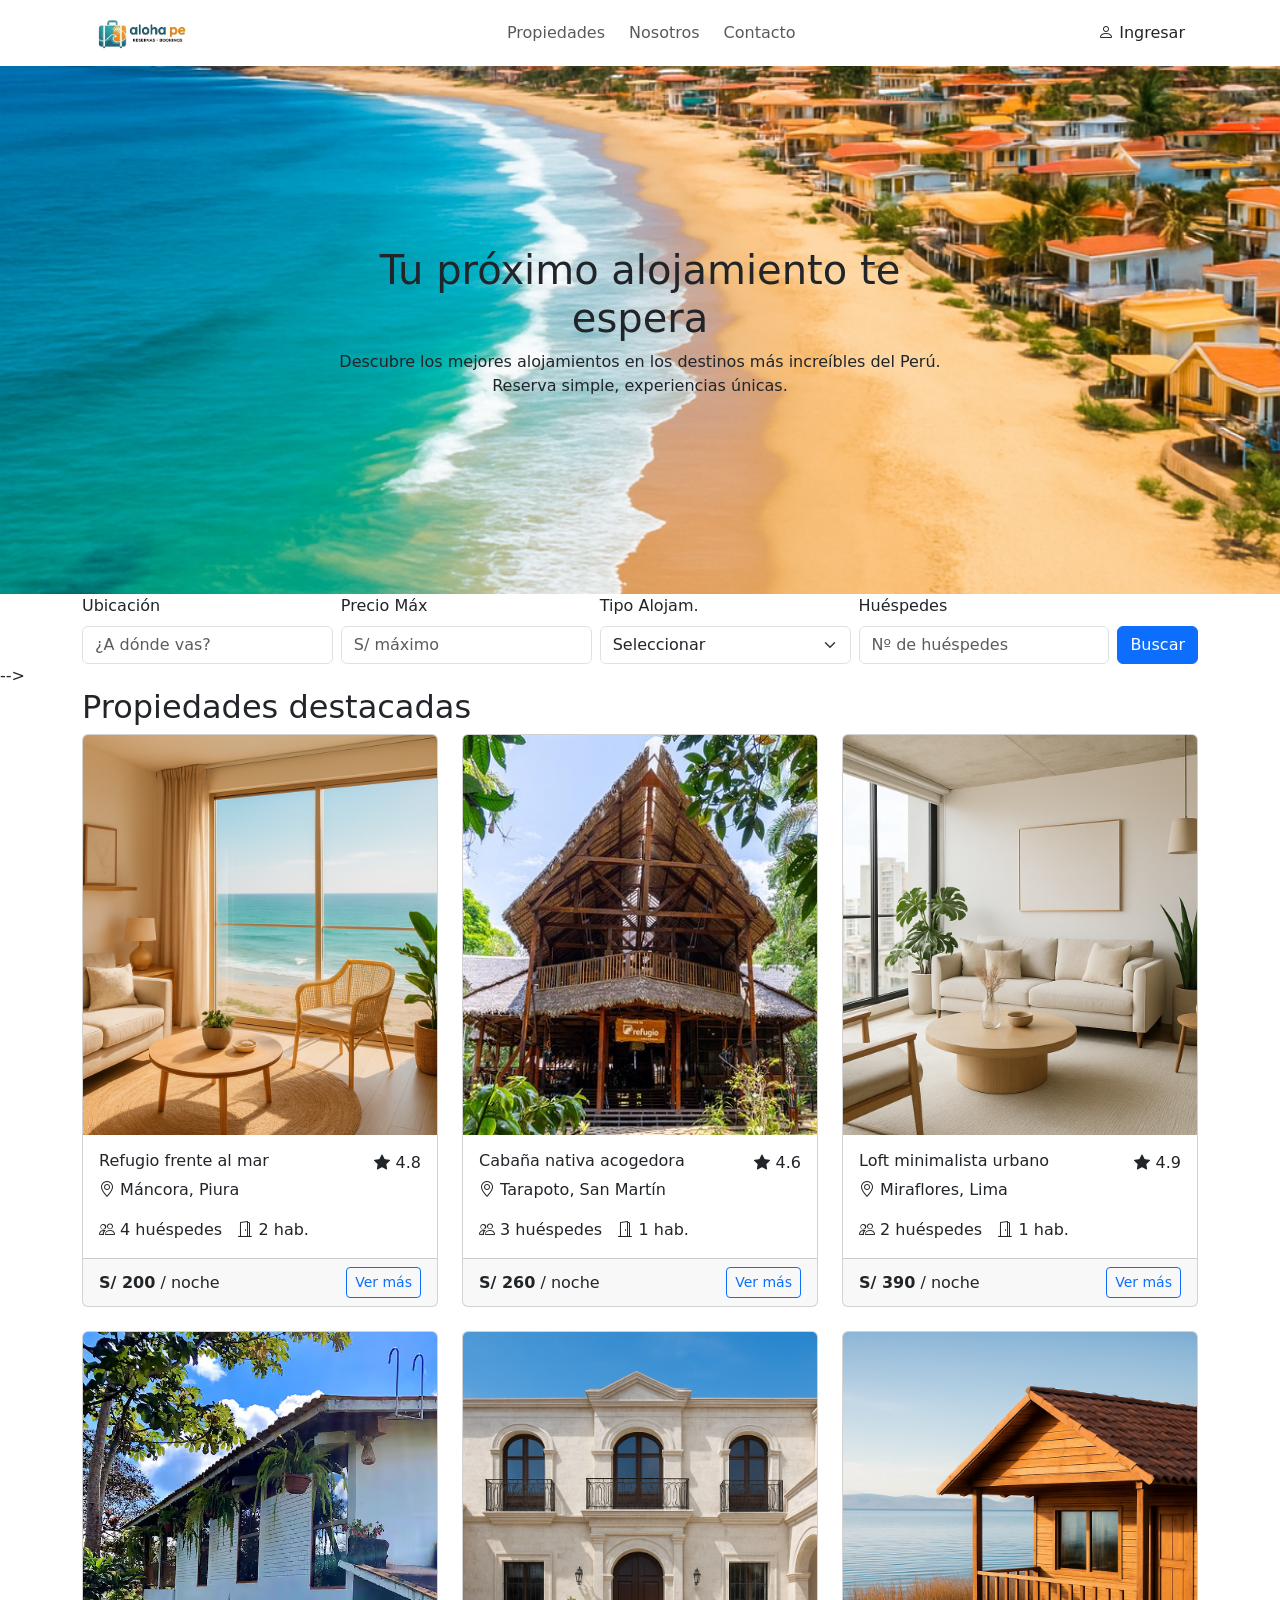
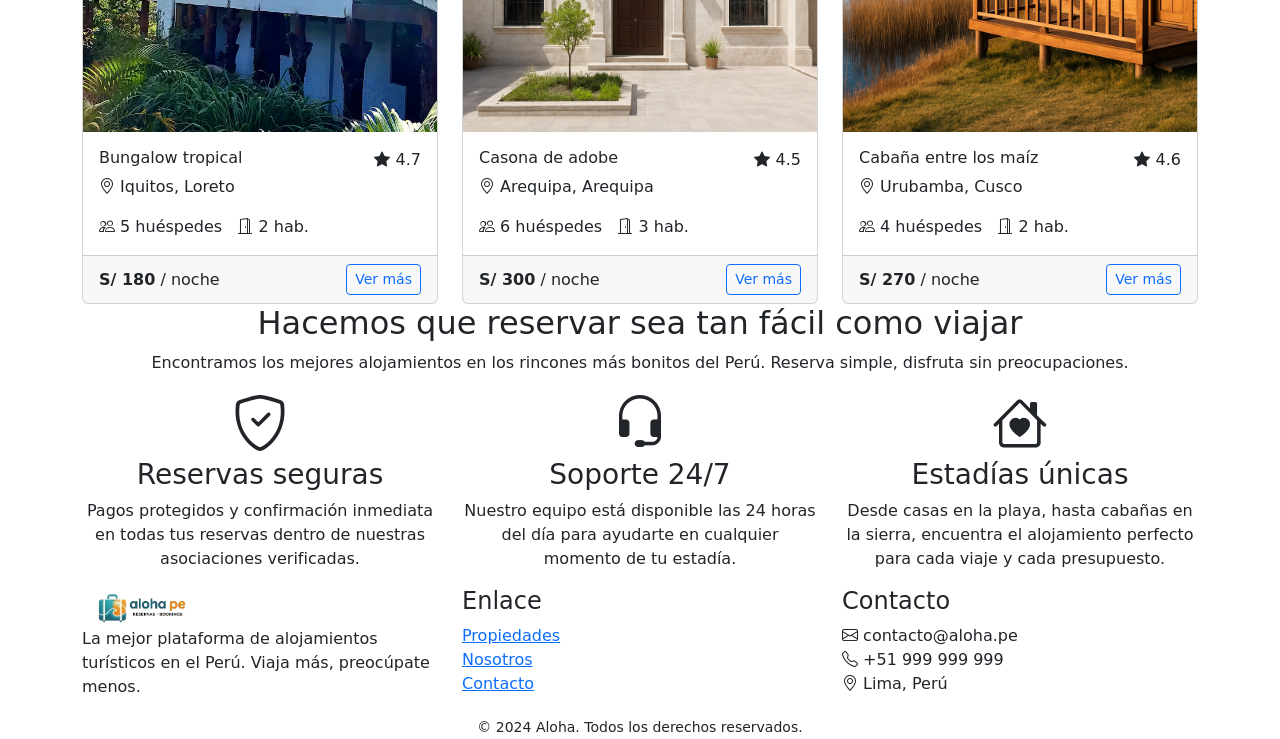
==== commit a7550944: "Your commit message here" ====
--- a/index.html
+++ b/index.html
@@ -8,10 +8,12 @@
     <link href="https://cdn.jsdelivr.net/npm/bootstrap-icons@1.11.3/font/bootstrap-icons.min.css" rel="stylesheet">
     <link href="https://fonts.googleapis.com/css2?family=Roboto:wght@400;700&display=swap" rel="stylesheet">
     <link rel="stylesheet" href="css/styles.css">
+
 </head>
 <body>
 
     <header>
+
         <nav class="navbar">
             <div class="container">
                 <a class="navbar-brand" href="#">
@@ -72,6 +74,8 @@
     </header>
 
     <main>
+
+    -->
     <section id="propiedades">
         <div class="container">
             <div class="d-flex justify-content-between align-items-center">
@@ -235,6 +239,7 @@
             </div>
         </section>
     </main>
+
 
     <footer id="contacto">
         <div class="container">
